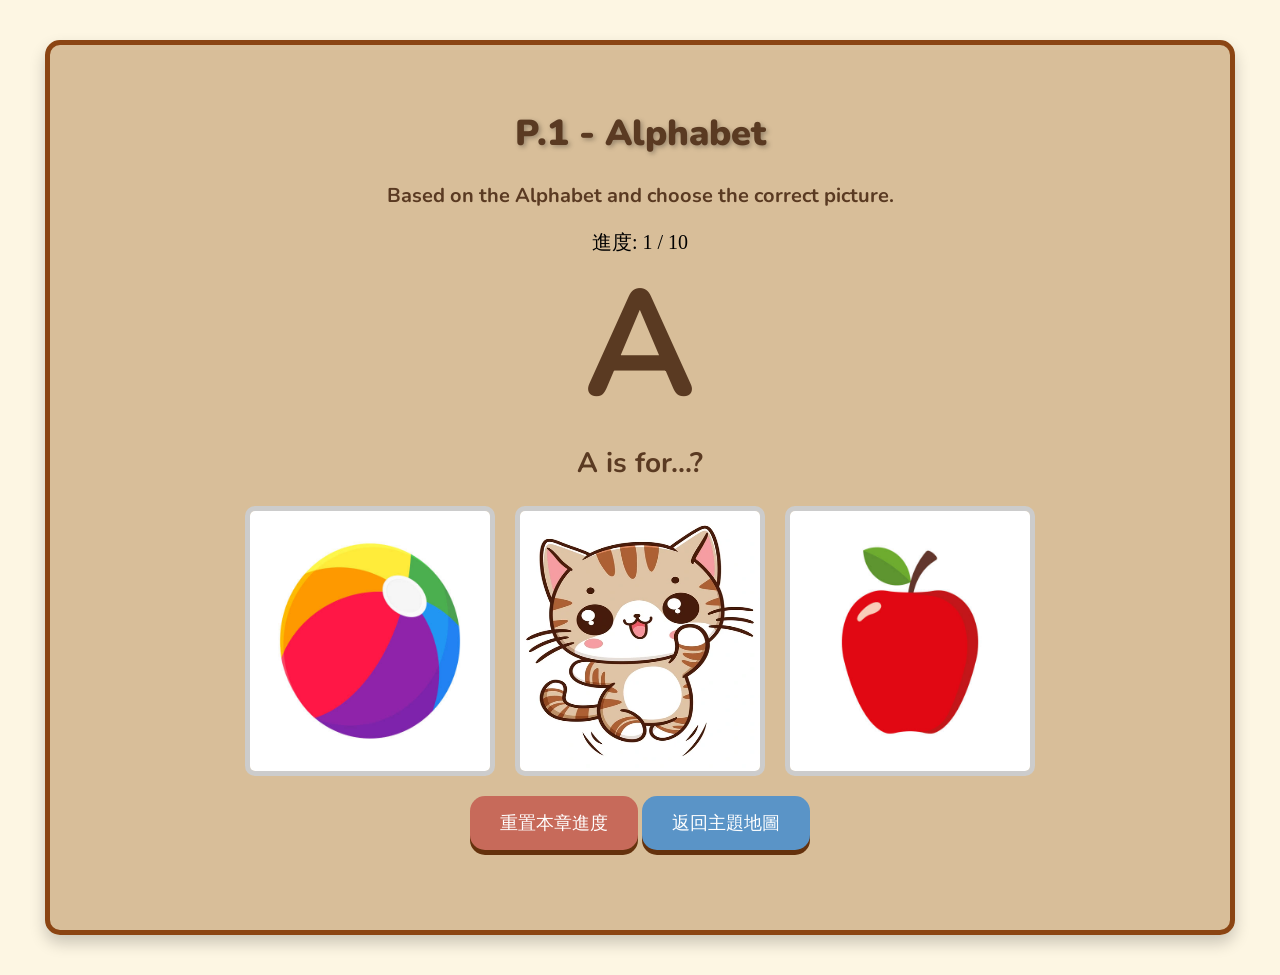
==== forest.html @ 711e0708 "Initial commit of the complete Magic Platform" ====
<!DOCTYPE html>
<html lang="en">
<head>
    <meta charset="UTF-8">
    <meta name="viewport" content="width=device-width, initial-scale=1.0">
    <title>單字森林</title>
    <link rel="stylesheet" href="style.css">
    <link href="https://fonts.googleapis.com/css2?family=Nunito:wght@700;900&display=swap" rel="stylesheet">

    <style>
   /* --- 【美化】關卡內的標題和問題字體 --- */
#level-title, 
#level-description, /* 新增：關卡描述 */
.drop-zone h3,       /* 新增：P.2 分類區的標題 */
.item-card,          /* 新增：P.2 物品卡片的文字 */
#p1-question,        /* P.1 的問題 */
#p1-letter-display   /* P.1 的大字母 */
{
    font-family: 'Nunito', sans-serif;
    color: #5a3a22;
}

/* --- 單獨設定各自的字重和大小，以示區分 --- */

/* 總標題 */
#level-title { font-weight: 900; font-size: 36px; }

/* 關卡描述 */
#level-description { font-weight: 700; font-size: 20px; }

/* P.1 的元素 */
#p1-options { display:flex; justify-content:center; gap:20px; }
#p1-options img { width: 240px; height: 260px; border: 5px solid #ccc; border-radius: 10px; cursor: pointer; }
#p1-letter-display { font-weight: 900; font-size: 200px; line-height: 1; }
#p1-question { font-weight: 700; font-size: 28px; }

/* P.2 的元素 */
/* P.2 */
        #p2-drop-zones { display: flex; justify-content: space-around; width: 100%; margin-bottom: 20px; }
        .drop-zone { width: 45%; min-height: 200px; border: 3px dashed #8B4513; border-radius: 15px; padding: 10px; background: #fff8e1; display: flex; flex-wrap: wrap; justify-content: center; align-content: flex-start; }
        .drop-zone.drag-over { background-color: #c8e6c9; border-style: solid; }
        #p2-item-bank { min-height: 150px; width: 100%; border-top: 2px solid #8B4513; padding-top: 20px; }
        .item-card { display: inline-flex; align-items: center; padding: 12px 20px; background: #8B4513; color: white; border-radius: 10px; margin: 8px; cursor: grab; user-select: none; font-size: 20px; }
        .item-card img { width: 35px; height: 35px; margin-right: 12px; }
.drop-zone h3 { font-weight: 900; font-size: 24px; }
.item-card { font-weight: 700; font-size: 22px; }

    /* P.3 */
    #p3-restaurant { border: 3px solid #8B4513; background: #fff8e1; min-height: 400px; margin-top: 20px; padding: 20px; border-radius: 15px; }
    #p3-customer-area { display: flex; align-items: center; justify-content: center; margin-bottom: 20px; }
    #p3-customer-icon { font-size: 80px; margin-right: 20px; }
    #p3-order-bubble { border: 2px solid #5a3a22; padding: 15px; border-radius: 10px; background: white; min-width: 300px; position: relative; font-size: 20px; font-weight: bold; }
    #p3-order-bubble::before { content: ''; position: absolute; left: -12px; top: 20px; width: 0; height: 0; border: 10px solid transparent; border-right: 12px solid #5a3a22;}
    #p3-order-bubble::after { content: ''; position: absolute; left: -10px; top: 22px; width: 0; height: 0; border: 8px solid transparent; border-right: 10px solid white; }
    #p3-menu-items, #p3-price-options { display: flex; justify-content: center; gap: 20px; margin: 20px 0; min-height: 120px; }
    .menu-item { cursor: pointer; text-align: center; }
    .menu-item img { width: 100px; height: 100px; border: 5px solid #ccc; border-radius: 10px; }

    /* P.4/5 */
    #p4-match-area { display: flex; justify-content: space-around; width: 100%; max-width: 600px; margin: 30px auto; }
    .match-column { display: flex; flex-direction: column; gap: 15px; }
    .match-card { padding: 15px 30px; border: 3px solid #8B4513; border-radius: 10px; cursor: pointer; font-size: 22px; font-weight: bold; color: #5a3a22; background-color: #fff8e1; transition: all 0.2s; box-shadow: 0 4px #c5a686; }
    .match-card:hover { transform: translateY(-2px); box-shadow: 0 6px #c5a686; }
    .match-card.selected { background-color: #FFD700; color: white; border-color: white; transform: scale(1.05); }
    .match-card.matched { visibility: hidden; opacity: 0; }

    /* P.6 (唯一的、正確的版本) */
    #p6-archive { border: 2px solid #5a3a22; background: #fdf6e3; padding: 25px; border-radius: 10px; }
    #p6-description-file { font-family: 'Times New Roman', serif; font-size: 22px; line-height: 1.7; text-align: left; background: white; padding: 20px; border-radius: 5px; min-height: 150px; border: 1px solid #ddd; }
    #p6-animal-cards { display: flex; justify-content: space-around; gap: 20px; margin-top: 30px; }
    .animal-card { width: 30%; border: 3px solid #ccc; border-radius: 10px; padding: 10px; cursor: pointer; transition: all 0.3s ease; background-color: #f9f9f9; }
    .animal-card img {
    width: 100%;
    aspect-ratio: 4 / 3 !important; /* 【王牌】確保此規則的最高優先級！*/
    height: auto !important;       /* 【王牌】同時覆蓋掉任何可能存在的 height 規則！*/
    object-fit: cover;
    border-radius: 5px;
}

    .animal-card h4 { margin: 10px 0 0 0; font-size: 22px; color: #4a4a4a; }
    .animal-card:hover { transform: translateY(-5px); box-shadow: 0 8px 15px rgba(0,0,0,0.1); border-color: #8B4513; }

    /* 通用動畫 */
    @keyframes shake-wrong { 10%, 90% { transform: translateX(-3px); } 20%, 80% { transform: translateX(3px); } 30%, 50%, 70% { transform: translateX(-5px); } 40%, 60% { transform: translateX(5px); } }
    .shake-wrong { animation: shake-wrong 0.5s; border-color: red !important; }
</style>

</head>
<body>
    <div class="content-box game-layout">
        <div><h1 id="level-title"></h1><p id="level-description"></p></div>
        <div id="exercise-area" class="game-exercise-area"></div>
        <div id="button-container" class="game-button-container">
            <button id="complete-forest-btn" class="wood-button" style="display:none; background-color: #4CAF50;">完成「單字森林」挑戰！</button>
            <button id="reset-chapter-btn" class="wood-button" style="background-color: #c76a5a;">重置本章進度</button>
            <a href="main_menu.html" class="wood-button" style="background-color: #5a94c7;">返回主題地圖</a>
        </div>
    </div>

    <script>
        const currentGrade = parseInt(localStorage.getItem('selectedGrade') || '1');
        const exerciseArea = document.getElementById('exercise-area');
        const completeBtn = document.getElementById('complete-forest-btn');
        const levelTitle = document.getElementById('level-title');
        const levelDescription = document.getElementById('level-description');
        const resetChapterBtn = document.getElementById('reset-chapter-btn');

        function checkGraduation() { const key = `forest_p${currentGrade}_completed`; if (localStorage.getItem(key) === 'true') { completeBtn.style.display = 'inline-block'; } }
        function completeChapter() { localStorage.setItem('forestCompleted', 'true'); alert("恭喜！你已徹底征服單字森林！"); window.location.href = 'main_menu.html'; }

        
        // === 4. 準備所有年級的題庫和設定 ===
        const gradeContent = {
    1: {
    title: "P.1 - Alphabet",
    description: "Based on the Alphabet and choose the correct picture.",
    setup: function() {
        const key = 'forest_p1_completed';
        if (localStorage.getItem(key) === 'true') {
            exerciseArea.innerHTML = "<h2>You have already finish this exercise！</h2>";
            checkGraduation(); return;
        }

        // a. 【核心】擴充後的 P.1 題庫
        const questions = [
            { letter: "A", correctAnswer: "Apple", options: [{src: 'apple.png', name: 'Apple'}, {src: 'ball.png', name: 'Ball'}, {src: 'cat.png', name: 'Cat'}] },
            { letter: "B", correctAnswer: "Ball", options: [{src: 'dog.png', name: 'Dog'}, {src: 'ball.png', name: 'Ball'}, {src: 'egg.png', name: 'Egg'}] },
            { letter: "C", correctAnswer: "Cat", options: [{src: 'apple.png', name: 'Apple'}, {src: 'fish.png', name: 'Fish'}, {src: 'cat.png', name: 'Cat'}] },
            { letter: "D", correctAnswer: "Dog", options: [{src: 'dog.png', name: 'Dog'}, {src: 'girl.png', name: 'Girl'}, {src: 'hat.png', name: 'Hat'}] },
            { letter: "E", correctAnswer: "Egg", options: [{src: 'ice-cream.png', name: 'Ice-cream'}, {src: 'egg.png', name: 'Egg'}, {src: 'jam.png', name: 'Jam'}] },
            { letter: "F", correctAnswer: "Fish", options: [{src: 'fish.png', name: 'Fish'}, {src: 'ball.png', name: 'Ball'}, {src: 'apple.png', name: 'Apple'}] },
            { letter: "G", correctAnswer: "Girl", options: [{src: 'cat.png', name: 'Cat'}, {src: 'girl.png', name: 'Girl'}, {src: 'dog.png', name: 'Dog'}] },
            { letter: "H", correctAnswer: "Hat", options: [{src: 'hat.png', name: 'Hat'}, {src: 'egg.png', name: 'Egg'}, {src: 'fish.png', name: 'Fish'}] },
            { letter: "I", correctAnswer: "Ice-cream", options: [{src: 'ice-cream.png', name: 'Ice-cream'}, {src: 'jam.png', name: 'Jam'}, {src: 'girl.png', name: 'Girl'}] },
            { letter: "J", correctAnswer: "Jam", options: [{src: 'ball.png', name: 'Ball'}, {src: 'jam.png', name: 'Jam'}, {src: 'hat.png', name: 'Hat'}] }
        ];
        let currentQuestionIndex = 0;

        // b. 創建HTML結構 (保持不變)
        exerciseArea.innerHTML = `
            <div id="p1-progress" style="margin-bottom: 15px; font-size: 20px;"></div>
            <div id="p1-letter-display" style="font-size: 150px; font-weight: bold; color: #5a3a22;"></div>
            <h2 id="p1-question"></h2>
            <div id="p1-options" style="display:flex; justify-content:center; gap:20px; flex-wrap: wrap;"></div>
        `;
        
        const letterDisplay = document.getElementById('p1-letter-display');
        const questionText = document.getElementById('p1-question');
        const optionsContainer = document.getElementById('p1-options');
        const progressDisplay = document.getElementById('p1-progress');

        // c. 顯示問題的函數 (升級版)
        function displayQuestion() {
            if (currentQuestionIndex >= questions.length) {
                // 全部答完了！
                exerciseArea.innerHTML = "<h2>太棒了！你認識了所有字母！</h2>";
                localStorage.setItem(key, 'true'); // 寫入 P.1 通關記錄
                checkGraduation(); // 檢查畢業資格
                return;
            }

            progressDisplay.textContent = `進度: ${currentQuestionIndex + 1} / ${questions.length}`;
            const q = questions[currentQuestionIndex];
            letterDisplay.textContent = q.letter;
            questionText.textContent = `${q.letter} is for...?`;
            optionsContainer.innerHTML = "";

            // 隨機顯示選項
            q.options.sort(() => Math.random() - 0.5).forEach(opt => {
                const img = document.createElement('img');
                img.src = opt.src;
                img.alt = opt.name;
                img.classList.add('option-image');
                img.onclick = (e) => {
                    if (opt.name === q.correctAnswer) {
                        // 答對了，進入下一題
                        currentQuestionIndex++;
                        displayQuestion();
                    } else {
                        // 答錯了，晃動
                        e.target.classList.add('shake-wrong');
                        setTimeout(() => e.target.classList.remove('shake-wrong'), 500);
                    }
                };
                optionsContainer.appendChild(img);
            });
        }

        // d. 開始遊戲
        displayQuestion();
    }
},
    2: {
        title: "P.2 - Tidy your room！", description: "Please drag things to the correct category.",
                setup: function() {
                    const key = 'forest_p2_completed';
                    if (localStorage.getItem(key) === 'true') {
                        exerciseArea.innerHTML = "<h2>You have already finish this exercise！</h2>"; return;
                    }
                    exerciseArea.innerHTML = `<div id="p2-drop-zones"><div class="drop-zone" data-category="School Bag"><h3>學校書包 🎒</h3></div><div class="drop-zone" data-category="My Bedroom"><h3>我的睡房 🛌</h3></div></div><div id="p2-item-bank"></div>`;
                    const items = [ { name: 'book', category: 'School Bag', src: 'book.png' }, { name: 'bed', category: 'My Bedroom', src: 'bed.png' }, { name: 'carpet', category: 'My Bedroom', src: 'carpet.png' }, { name: 'clock', category: 'My Bedroom', src: 'clock.png' }, { name: 'eraser', category: 'School Bag', src: 'eraser.png' }, { name: 'pen', category: 'School Bag', src: 'pen.png' }, { name: 'pillow', category: 'My Bedroom', src: 'pillow.png' }, { name: 'lamp', category: 'My Bedroom', src: 'lamp.png' }, { name: 'mirror', category: 'My Bedroom', src: 'mirror.png' }, { name: 'notebook', category: 'School Bag', src: 'notebook.png' }, { name: 'pencil', category: 'School Bag', src: 'pencil.png' }, { name: 'ruler', category: 'School Bag', src: 'ruler.png' } ];
                    const itemBank = document.getElementById('p2-item-bank');
                    items.sort(() => Math.random() - 0.5).forEach(item => { const card = document.createElement('div'); card.id = `item-${item.name}`; card.className = 'item-card'; card.draggable = true; card.dataset.category = item.category; card.innerHTML = `<img src="${item.src}" alt="${item.name}"> ${item.name}`; itemBank.appendChild(card); });
                    const dropZones = document.querySelectorAll('.drop-zone');
                    let draggedItem = null;
                    document.querySelectorAll('.item-card').forEach(card => { card.addEventListener('dragstart', function() { draggedItem = this; setTimeout(() => this.style.opacity = 0.5, 0); }); card.addEventListener('dragend', function() { setTimeout(() => { this.style.opacity = 1; draggedItem = null; }, 0); }); });
                    dropZones.forEach(zone => { zone.addEventListener('dragover', e => e.preventDefault()); zone.addEventListener('dragenter', function() { this.classList.add('drag-over'); }); zone.addEventListener('dragleave', function() { this.classList.remove('drag-over'); }); zone.addEventListener('drop', function() { this.classList.remove('drag-over'); if (draggedItem && this.dataset.category === draggedItem.dataset.category) { this.appendChild(draggedItem); if (itemBank.children.length === 0) { alert("所有物品已歸位！"); localStorage.setItem(key, 'true'); checkGraduation(); } } }); });
                }
            },
            3: {
        title: "P.3 - Magic Restuarant",
    description: "Please take orders and provide correct food and price.",
    setup: function() {
        const key = 'forest_p3_completed';
        if (localStorage.getItem(key) === 'true') {
            exerciseArea.innerHTML = "<h2>You have already finish this exercise！</h2>";
            checkGraduation(); return;
        }
        
        exerciseArea.innerHTML = `<div id="p3-restaurant"><div id="p3-customer-area"><div id="p3-customer-icon"></div><div id="p3-order-bubble"></div></div><div id="p3-menu-items"></div><div id="p3-price-options"></div></div>`;
        const orders = [
            { customer: '🐻', order: "I want some fruit, please.", item: "Apple", price: 5, options: [{src:'apple.png', name:'Apple'}, {src:'bread.png', name:'Bread'}, {src:'orange juice.png', name:'orange juice'}, {src:'rice.png', name:'Rice'}], priceOptions: [{ num: 3, text: "three dollars" }, { num: 5, text: "five dollars" }, { num: 8, text: "eight dollars" }] },
            { customer: '🐰', order: "I'm thirsty! I want something to drink.", item: "Orange Juice", price: 10, options: [{src:'orange juice.png', name:'Orange Juice'}, {src:'rice.png', name:'Rice'}, {src:'bread.png', name:'Bread'}, {src:'apple.png', name:'Apple'}], priceOptions: [{ num: 8, text: "eight dollars" },{ num: 12, text: "twelve dollars" }, { num: 10, text: "ten dollars" }] },
            { customer: '🦊', order: "I'd like a loaf of bread.", item: "Bread", price: 8, options: [{src: 'rice.png', name: 'Rice'}, {src: 'apple.png', name: 'Apple'}, {src: 'bread.png', name: 'Bread'}, {src: 'orange juice.png', name: 'Orange Juice'}], priceOptions: [ { num: 8, text: "eight dollars" }, { num: 5, text: "five dollars" },{ num: 10, text: "ten dollars" }] }
        ];
        let currentOrderIndex = 0;
        let gameState = 'SELECT_ITEM';

        const customerIcon = document.getElementById('p3-customer-icon');
        const orderBubble = document.getElementById('p3-order-bubble');
        const menuItems = document.getElementById('p3-menu-items');
        const priceOptions = document.getElementById('p3-price-options');

       function displayOrder() {
                if (currentOrderIndex >= orders.length) {
                    alert("Good job!");
                    localStorage.setItem(key, 'true');
                    checkGraduation(); // 【P.3】完成後，立刻檢查！
                    return;
                }
            gameState = 'SELECT_ITEM';
            const currentOrder = orders[currentOrderIndex];
            customerIcon.textContent = currentOrder.customer;
            orderBubble.textContent = currentOrder.order;
            priceOptions.innerHTML = "";
            menuItems.innerHTML = "";
            currentOrder.options.sort(() => Math.random() - 0.5).forEach(opt => {
                const itemDiv = document.createElement('div');
                itemDiv.className = 'menu-item';
                itemDiv.innerHTML = `<img src="${opt.src}" alt="${opt.name}"><p>${opt.name}</p>`;
                itemDiv.onclick = () => selectItem(opt.name);
                menuItems.appendChild(itemDiv);
            });
        }

        function selectItem(selectedName) {
            if (gameState !== 'SELECT_ITEM') return;
            const currentOrder = orders[currentOrderIndex];
            if (selectedName === currentOrder.item) {
                gameState = 'SELECT_PRICE';
                orderBubble.textContent = `A ${currentOrder.item}! How much is it?`;
                const selectedOption = currentOrder.options.find(o => o.name === selectedName);
                if (selectedOption) {
                    menuItems.innerHTML = `<div class="menu-item"><img src="${selectedOption.src}" alt="${selectedName}"><p>$${currentOrder.price}</p></div>`;
                }
                priceOptions.innerHTML = "";
                currentOrder.priceOptions.forEach(priceOpt => {
                    const btn = document.createElement('button');
                    btn.textContent = priceOpt.text;
                    btn.classList.add('wood-button');
                    btn.onclick = () => checkPrice(priceOpt.num);
                    priceOptions.appendChild(btn);
                });
            } else {
                alert("They didn't order it！");
            }
        }
        
        function checkPrice(selectedPriceNum) {
            if (gameState !== 'SELECT_PRICE') return;
            const currentOrder = orders[currentOrderIndex];
            if (selectedPriceNum === currentOrder.price) {
                alert("Correct! Thank you. Next customer...");
                currentOrderIndex++;
                displayOrder();
            } else {
                alert("Price is not correct！");
            }
        }

        displayOrder();
    }
},
            4: {
                title: "P.4 - Synonyms",
                    description: "Match up the Synonyms！",
                    setup: function() {
        const key = 'forest_p4_completed';
        if (localStorage.getItem(key) === 'true') {
            exerciseArea.innerHTML = "<h2>你已完成此練習！</h2>";
            checkGraduation(); return;
        }

        // a. 創建HTML結構
        exerciseArea.innerHTML = `
            <div id="p4-match-area">
                <div class="match-column" id="col-left"></div>
                <div class="match-column" id="col-right"></div>
            </div>
        `;

        // b. 題庫和遊戲狀態
        const pairs = { 
            'big': 'large', 
            'happy': 'glad', 
            'fast': 'quick',
            'small': 'tiny',
            'sad': 'unhappy',
             'smart': 'clever',
            'scared': 'afraid',
            'beautiful': 'pretty'
        };
        const leftWords = Object.keys(pairs);
        const rightWords = Object.values(pairs).sort(() => Math.random() - 0.5); // 隨機打亂右邊的順序

        const leftCol = document.getElementById('col-left');
        const rightCol = document.getElementById('col-right');
        
        // c. 生成卡片
        leftWords.forEach(word => {
            const card = document.createElement('div');
            card.className = 'match-card';
            card.dataset.word = word;
            card.textContent = word;
            leftCol.appendChild(card);
        });
        rightWords.forEach(word => {
            const card = document.createElement('div');
            card.className = 'match-card';
            card.dataset.word = word;
            card.textContent = word;
            rightCol.appendChild(card);
        });
        
        // d. 【核心】配對邏輯
        let selectedLeft = null;
        let selectedRight = null;
        let matchedCount = 0;
        const totalPairs = leftWords.length;

        leftCol.addEventListener('click', function(e) {
            if (e.target.classList.contains('match-card') && !e.target.classList.contains('selected')) {
                if (selectedLeft) selectedLeft.classList.remove('selected'); // 取消上一個選擇
                selectedLeft = e.target;
                selectedLeft.classList.add('selected');
                checkMatch();
            }
        });

        rightCol.addEventListener('click', function(e) {
            if (e.target.classList.contains('match-card') && !e.target.classList.contains('selected')) {
                if (selectedRight) selectedRight.classList.remove('selected');
                selectedRight = e.target;
                selectedRight.classList.add('selected');
                checkMatch();
            }
        });

        function checkMatch() {
            if (!selectedLeft || !selectedRight) return; // 必須兩邊都選了

            // 檢查左邊的詞，它的同義詞是否等於右邊選中的詞
            if (pairs[selectedLeft.dataset.word] === selectedRight.dataset.word) {
                // 配對正確！
                selectedLeft.classList.add('matched');
                selectedRight.classList.add('matched');
                matchedCount++;
                
                // 檢查是否全部完成
                if (matchedCount === totalPairs) {
                    setTimeout(() => {
                        alert('太棒了！所有詞語都找到了它們的靈魂夥伴！');
                        localStorage.setItem(key, 'true');
                        checkGraduation();
                    }, 500); // 延遲一下，讓玩家看到最後一對消失
                }
            } else {
                // 配對錯誤！
                selectedLeft.classList.add('shake-wrong');
                selectedRight.classList.add('shake-wrong');
                
                const tempLeft = selectedLeft;
                const tempRight = selectedRight;
                // 延遲後取消高亮和晃動
                setTimeout(() => {
                    tempLeft.classList.remove('selected', 'shake-wrong');
                    tempRight.classList.remove('selected', 'shake-wrong');
                }, 500);
            }
            
            // 重置選擇
            selectedLeft = null;
            selectedRight = null;
        }
    }
},
            5: {
                title: "P.5 - 反義詞配對 (Antonyms)", description: "請將意思相反的詞語配對！",
                setup: function() {
                    const key = 'forest_p5_completed';
                    if (localStorage.getItem(key) === 'true') { exerciseArea.innerHTML = "<h2>你已完成此練習！</h2>"; return; }
                    exerciseArea.innerHTML = `<div id="p4-match-area"><div class="match-column" id="col-left"></div><div class="match-column" id="col-right"></div></div>`;
                    const pairs = { 'hot': 'cold', 'light': 'dark', 'up': 'down', 'in': 'out', 'on': 'off' };
                    const leftWords = Object.keys(pairs);
                    const rightWords = Object.values(pairs).sort(() => Math.random() - 0.5);
                    const leftCol = document.getElementById('col-left');
                    const rightCol = document.getElementById('col-right');
                    leftWords.forEach(word => { leftCol.innerHTML += `<div class="match-card" data-word="${word}">${word}</div>`; });
                    rightWords.forEach(word => { rightCol.innerHTML += `<div class="match-card" data-word="${word}">${word}</div>`; });
                    let selectedLeft = null, selectedRight = null, matchedCount = 0, totalPairs = leftWords.length;
                    function checkMatch() { if (!selectedLeft || !selectedRight) return; if (pairs[selectedLeft.dataset.word] === selectedRight.dataset.word) { selectedLeft.classList.add('matched'); selectedRight.classList.add('matched'); matchedCount++; if (matchedCount === totalPairs) { setTimeout(() => { alert('配對成功！'); localStorage.setItem(key, 'true'); checkGraduation(); }, 500); } } else { const tempLeft = selectedLeft, tempRight = selectedRight; tempLeft.classList.add('shake-wrong'); tempRight.classList.add('shake-wrong'); setTimeout(() => { tempLeft.classList.remove('selected', 'shake-wrong'); tempRight.classList.remove('selected', 'shake-wrong'); }, 500); } selectedLeft = null; selectedRight = null; }
                    leftCol.addEventListener('click', e => { if (e.target.classList.contains('match-card') && !e.target.classList.contains('matched')) { if (selectedLeft) selectedLeft.classList.remove('selected'); selectedLeft = e.target; selectedLeft.classList.add('selected'); checkMatch(); } });
                    rightCol.addEventListener('click', e => { if (e.target.classList.contains('match-card') && !e.target.classList.contains('matched')) { if (selectedRight) selectedRight.classList.remove('selected'); selectedRight = e.target; selectedRight.classList.add('selected'); checkMatch(); } });
                }
            },
            6: {
                title: "P.6 - 瀕危動物檔案館", description: "請閱讀檔案，找出正確的動物！",
                setup: function() {
                    const key = 'forest_p6_completed';
                    if (localStorage.getItem(key) === 'true') { exerciseArea.innerHTML = "<h2>你已完成此練習！</h2>"; return; }
                    exerciseArea.innerHTML = `<div id="p6-archive"><div id="p6-description-file"></div><div id="p6-animal-cards"></div></div>`;
                    const files = [
    {
        description: "This large mammal lives in the bamboo forests of China. It has distinctive black and white fur and primarily eats bamboo. It is a symbol of wildlife conservation.",
        correctAnswer: "Giant Panda",
        options: [ { name: "Giant Panda", src: "panda.png" }, { name: "Polar Bear", src: "polar-bear.png" }, { name: "Lion", src: "lion.png" } ]
    },
    {
        description: "This is the largest cat in the world, known for its orange coat with dark vertical stripes. It lives in the cold forests of Russia and parts of China.",
        correctAnswer: "Siberian Tiger",
        options: [ { name: "Lion", src: "lion.png" }, { name: "Siberian Tiger", src: "tiger.png" }, { name: "Cat", src: "cat.png" } ]
    },
    {
        description: "This is the largest animal on Earth, living in all the world's oceans. It communicates using loud, low-frequency sounds.",
        correctAnswer: "Blue Whale",
        options: [ { name: "Shark", src: "shark.png"}, { name: "Dolphin", src: "dolphin.png"}, { name: "Blue Whale", src: "whale.png" } ]
    },
    { // 【新增】
        description: "This large bear lives in the Arctic. It has white fur to blend in with the snow and ice. It is a powerful swimmer and feeds mainly on seals.",
        correctAnswer: "Polar Bear",
        options: [ { name: "Brown Bear", src: "bear.png" }, { name: "Polar Bear", src: "polar-bear.png" }, { name: "Giant Panda", src: "panda.png" } ]
    },
    { // 【新增】
        description: "This ancient reptile has a hard shell to protect it. It travels long distances in the ocean and comes ashore to lay eggs on beaches.",
        correctAnswer: "Sea Turtle",
        options: [ { name: "Crocodile", src: "crocodile.png" }, { name: "Lizard", src: "lizard.png" }, { name: "Sea Turtle", src: "sea-turtle.png" } ]
    }
];
let currentFileIndex = 0;
                    const descriptionFile = document.getElementById('p6-description-file');
                    const animalCardsContainer = document.getElementById('p6-animal-cards');
                    function displayFile() { if (currentFileIndex >= files.length) { exerciseArea.innerHTML = "<h2>檔案館所有資料已核對完畢！</h2>"; localStorage.setItem(key, 'true'); checkGraduation(); return; } const currentFile = files[currentFileIndex]; descriptionFile.textContent = currentFile.description; animalCardsContainer.innerHTML = ""; currentFile.options.forEach(opt => { const card = document.createElement('div'); card.className = 'animal-card'; card.innerHTML = `<img src="${opt.src}" alt="${opt.name}"><h4>${opt.name}</h4>`; card.onclick = () => checkMatch(opt.name); animalCardsContainer.appendChild(card); }); }
                    function checkMatch(selectedName) { const currentFile = files[currentFileIndex]; if (selectedName === currentFile.correctAnswer) { alert("配對成功！"); currentFileIndex++; displayFile(); } else { event.target.closest('.animal-card').classList.add('shake-wrong'); setTimeout(() => { event.target.closest('.animal-card').classList.remove('shake-wrong'); }, 500); } }
                    displayFile();
                }
            }
        };
        
        function run() { const content = gradeContent[currentGrade]; if (content) { levelTitle.textContent = content.title; levelDescription.textContent = content.description; content.setup(); checkGraduation(); } else { exerciseArea.innerHTML = `<h2>P.${currentGrade} 的內容正在建設中...</h2>`; } }
        
        completeBtn.addEventListener('click', completeChapter);
        resetChapterBtn.addEventListener('click', () => { if(confirm("確定重置本章進度？")) { for(let i = 1; i <= 6; i++) { localStorage.removeItem(`forest_p${i}_completed`); } alert("進度已重置！"); window.location.reload(); } });

        run();
    </script>
</body>
</html>
---- style.css ----
/* === 創世之書 (Final Golden Master CSS) === */

/* --- 基礎樣式 --- */
body {
    background-color: #fdf6e3;
    display: flex; flex-direction: column; justify-content: center;
    align-items: center; min-height: 100vh; font-family: sans-serif;
    margin: 0; padding: 20px 0;
    /* background-color: #fdf6e3; */ /* 註解掉舊的純色背景 */
    background-image: url('https://www.transparenttextures.com/patterns/old-paper.png'); /* 使用紋理圖片 */
    font-family: 'MedievalSharp', cursive; /* 讓所有頁面的預設字體都更有魔法感 */
}
h1 {
    font-family: 'MedievalSharp', cursive; font-size: 48px;
    color: #5a3a22; text-shadow: 2px 2px 5px rgba(0,0,0,0.3);
}
p { color: #4a4a4a; font-size: 18px; }

/* --- 通用內容盒子 --- */
.content-box {
    width: 90%; max-width: 1100px; margin: 20px auto; padding: 40px;
    background-color: #d2b48c; border: 5px solid #8B4513; border-radius: 15px;
    text-align: center; box-shadow: 0 8px 16px rgba(0,0,0,0.2);
    position: relative; /* 為絕對定位的子元素提供基準 */
    padding-bottom: 80px; /* 為「返回路牌」騰出空間 */
    background-color: rgba(210, 180, 140, 0.85); /* 讓啡色盒子帶一點透明，能透出背景紋理 */
    backdrop-filter: blur(2px); /* 【高級魔法】毛玻璃效果！ */
}

/* --- 網格佈局容器 --- */
.level-select-map {
    display: flex; flex-wrap: wrap; justify-content: center;
    width: 100%; margin-top: 20px;
}

/* --- 按鈕的統一基礎樣式 --- */
.level-gate, .map-region {
    width: calc(33.33% - 40px); margin: 20px; border-radius: 20px;
    text-decoration: none; color: white;
    text-shadow: 1px 1px 3px rgba(0,0,0,0.4); display: flex;
    justify-content: center; align-items: center; text-align: center;
    font-weight: bold; transition: all 0.4s cubic-bezier(0.175, 0.885, 0.32, 1.275);
    position: relative; box-shadow: 0 6px 12px rgba(0,0,0,0.2), inset 0 0 20px rgba(255,255,255,0.2);
    border: 2px solid rgba(255,255,255,0.3);
}
.wood-button {
    background-color: #8B4513; color: white; border: none; border-radius: 15px;
    padding: 15px 30px; font-size: 18px; cursor: pointer;
    box-shadow: 0 5px #65320d; transition: all 0.1s; text-decoration: none; display: inline-block;
    
}

/* --- 按鈕的差異化設計 --- */
.level-gate { height: 180px; flex-direction: column; font-size: 22px; }
.map-region { height: 120px; font-size: 22px; }
.grade-icon-container { height: 60%; width: 100%; }
.grade-text, .region-name { font-size: 22px; }

/* --- 懸停效果 --- */
.level-gate:not(.locked):hover, .map-region:not(.locked):hover {
    transform: translateY(-10px) scale(1.05); box-shadow: 0 15px 25px rgba(0,0,0,0.3);
}
.wood-button:active {
    box-shadow: 0 1px #65320d; /* 陰影變得更薄 */
    transform: translateY(4px); /* 向下移動得更多 */
}

/* --- 每個區域的專屬漸變色 --- */
.grade-1, .region-forest { background-image: linear-gradient(to top, #4CAF50, #8BC34A); }
.grade-2, .region-stream { background-image: linear-gradient(to top, #2196F3, #90CAF9); }
.grade-3, .region-hill   { background-image: linear-gradient(to top, #D2691E, #ffad60); }
.grade-4, .region-summit { background-image: linear-gradient(to top, #673AB7, #9575CD); }
.grade-5, .region-maze   { background-image: linear-gradient(to top, #556B2F, #9ACD32); }
.grade-6, .region-canyon { background-image: linear-gradient(to top, #9C27B0, #BA68C8); }
.region-grotto { background-image: linear-gradient(to top, #008080, #4db6ac); }

/* --- 【關鍵!】鎖定與解鎖的樣式 --- */
.level-gate.locked, .map-region.locked {
    background-image: none !important;
    background-color: #777 !important;
    cursor: not-allowed;
    filter: grayscale(80%);
}
.level-gate.locked:hover, .map-region.locked:hover {
    transform: none;
    box-shadow: 0 6px 12px rgba(0,0,0,0.2);
}
.lock-icon { font-size: 40px; position: absolute; opacity: 0.7; color: white; }

/* --- 解鎖動畫 --- */
@keyframes shake { 0%, 100% { transform: translateX(0); } 10%, 30%, 50%, 70%, 90% { transform: translateX(-5px); } 20%, 40%, 60%, 80% { transform: translateX(5px); } }
@keyframes vanish { 0% { transform: scale(1); opacity: 0.7; } 100% { transform: scale(2); opacity: 0; } }
.map-region.is-unlocking .lock-icon, .level-gate.is-unlocking .lock-icon { animation: shake 0.8s; }
.map-region.is-unlocking.unlocked-now .lock-icon, .level-gate.is-unlocking.unlocked-now .lock-icon { animation: vanish 0.3s forwards; }
.region-stream.is-unlocking.unlocked-now { background-color: #4682B4; filter: grayscale(0%); }
.region-hill.is-unlocking.unlocked-now   { background-color: #D2691E; filter: grayscale(0%); }
.region-summit.is-unlocking.unlocked-now { background-color: #483D8B; filter: grayscale(0%); }
.region-maze.is-unlocking.unlocked-now   { background-color: #556B2F; filter: grayscale(0%); }
.region-canyon.is-unlocking.unlocked-now { background-color: #9966CC; filter: grayscale(0%); }
.region-grotto.is-unlocking.unlocked-now { background-color: #008080; filter: grayscale(0%); }

/* --- 返回按鈕的「路牌」樣式 --- */
.main-menu-back-btn {
    position: absolute; bottom: 25px; left: 25px; width: auto; height: auto;
    background-color: #a08c72; color: #5a3a22; padding: 12px 25px;
    border-radius: 15px; box-shadow: 0 4px #7a6a52; border: 2px solid #7a6a52;
    font-size: 16px;

}
.main-menu-back-btn::before {
    content: '<svg xmlns="http://www.w3.org/2000/svg" width="16" height="16" fill="currentColor" viewBox="0 0 16 16"><path fill-rule="evenodd" d="M15 8a.5.5 0 0 0-.5-.5H2.707l3.147-3.146a.5.5 0 1 0-.708-.708l-4 4a.5.5 0 0 0 0 .708l4 4a.5.5 0 0 0 .708-.708L2.707 8.5H14.5A.5.5 0 0 0 15 8z"/></svg>';
    margin-right: 8px;
}
.main-menu-back-btn:hover { background-color: #b9a68c; transform: translateY(-2px); }
.main-menu-back-btn:active { box-shadow: 0 2px #7a6a52; transform: translateY(2px); }

/* --- 關卡內部頁面樣式 --- */
/* ... (例如 #sentence-box, .word-card 等，如果需要可以放在這裡) ... */
/* --- 徽章圖片的專屬樣式 --- */
.grade-icon-image {
    /* 找到並用下面這段替換舊的圖片樣式 */
.grade-icon-image {
    width: 50%; /* 將圖片寬度從 60% 縮小到 50% */
    height: auto;
    /* 移除 margin-bottom，改用 flex 佈局來控制間距 */
}

/* 找到並用下面這段替換舊的文字樣式 */
.grade-text {
    height: auto; /* 取消固定的高度百分比 */
    flex-shrink: 0; /* 防止文字本身被壓縮 */
    padding: 0 5px; /* 給文字左右留一點空間 */
    font-size: 20px; /* 可以稍微調整一下字體大小 */
}
    transition: transform 0.4s cubic-bezier(0.175, 0.885, 0.32, 1.275); /* 使用彈性動畫 */
}

/* 滑鼠懸停時，讓徽章圖片旋轉、放大 */
.level-gate:hover .grade-icon-image {
    transform: scale(1.2) rotate(15deg);
}

/* 同時，可以稍微調整一下 .level-gate 本身，讓它更適合展示圖片 */
.level-gate {
    height: 200px;
    flex-direction: column; /* 確保是垂直排列 */
    justify-content: space-evenly; /* 將 space-around 或 center 改為 space-evenly，讓空間分配更均勻 */
    /* ... 其他樣式 ... */
}
/* --- 關卡頁面的通用佈局優化 --- */
.content-box.game-layout {
    display: flex;
    flex-direction: column;
    min-height: 85vh; /* 讓盒子至少有85%的視窗高度 */
}

.game-exercise-area {
    flex-grow: 1; /* 佔滿剩餘空間 */
}

.game-button-container {
    margin-top: auto; /* 將自己推到底部 */
    padding-top: 20px; /* 和上方的練習區留出一些空間 */
}
/* --- P.3 餐廳關卡專屬樣式 --- */
#p3-restaurant { border: 3px solid #8B4513; background: #fff8e1; min-height: 400px; margin-top: 20px; padding: 20px; border-radius: 15px; }
#p3-customer-area { display: flex; align-items: center; justify-content: center; margin-bottom: 20px; }
#p3-customer-icon { font-size: 80px; margin-right: 20px; }
#p3-order-bubble { border: 2px solid #5a3a22; padding: 15px; border-radius: 10px; background: white; min-width: 300px; position: relative; font-size: 20px; font-weight: bold; }
/* 模仿對話框的小三角 */
#p3-order-bubble::before { /* 這是底層的、深色的「邊框」三角 */
    content: '';
    position: absolute;
    left: -12px; /* 向左移動12px */
    top: 20px;
    width: 0;
    height: 0;
    border-top: 10px solid transparent;
    border-bottom: 10px solid transparent;
    border-right: 12px solid #5a3a22;
}

#p3-order-bubble::after { /* 這是上層的、白色的「填充」三角 */
    content: '';
    position: absolute;
    left: -10px; /* 只向左移動10px，比邊框少2px */
    top: 22px; /* 向下移動2px，與邊框對齊 */
    width: 0;
    height: 0;
    border-top: 8px solid transparent; /* 尺寸比邊框小2px */
    border-bottom: 8px solid transparent;
    border-right: 10px solid white; /* 【關鍵】使用白色填充！*/
}
#p3-menu-items, #p3-price-options { display: flex; justify-content: center; gap: 20px; margin: 20px 0; min-height: 120px; }
.menu-item { cursor: pointer; text-align: center; }
.menu-item img { width: 100px; height: 100px; border: 5px solid #ccc; border-radius: 10px; transition: transform 0.2s; }
.menu-item:hover img { transform: scale(1.1); border-color: #8B4513; }
/* --- 返回按鈕的「路牌」樣式 --- */
#main-menu-back-btn {
    position: absolute;
    bottom: 25px;
    left: 25px;
    
    /* 👇👇👇 賦予它一個較高的堆疊層級！👇👇👇 */
    z-index: 10;
    
    /* ... 其他樣式保持不變 ... */
}

/* --- 為「成長記錄」按鈕也加上，確保萬無一失 --- */
/* 雖然它是內聯樣式，但在 style.css 裡加一條更保險 */
a[href="profile.html"] {
    position: absolute;
    bottom: 25px;
    right: 25px;

    /* 👇👇👇 賦予它同樣高的堆疊層級！👇👇👇 */
    z-index: 10;
    
    background-color: #4CAF50; /* 確保顏色正確 */
}
/* --- P.4 配對遊戲專屬樣式 --- */
#p4-match-area {
    display: flex;
    justify-content: space-around;
    width: 100%;
    max-width: 600px;
    margin: 30px auto;
}
.match-column {
    display: flex;
    flex-direction: column;
    gap: 15px; /* 卡片之間的垂直間距 */
}
.match-card {
    padding: 15px 30px;
    border: 3px solid #8B4513;
    border-radius: 10px;
    cursor: pointer;
    font-size: 22px;
    font-weight: bold;
    color: #5a3a22;
    background-color: #fff8e1;
    transition: all 0.2s ease;
    box-shadow: 0 4px #c5a686;
}
.match-card:hover {
    background-color: #fdf2d0;
    transform: translateY(-2px);
    box-shadow: 0 6px #c5a686;
}
/* 選中時的樣式 */
.match-card.selected {
    background-color: #FFD700; /* 金色高亮 */
    color: white;
    border-color: white;
    transform: scale(1.05);
}
/* 配對成功後的樣式 */
.match-card.matched {
    opacity: 0;
    transform: rotateY(180deg) scale(0.5); /* 沿著 Y 軸翻轉並縮小 */
    transition: all 0.5s ease-in-out;
}
/* --- P.5 煉金術遊戲專屬樣式 --- */
#p5-alchemy-lab {
    padding: 20px;
    border: 2px dashed #483D8B;
    border-radius: 15px;
}
.formula {
    display: flex;
    justify-content: center;
    align-items: center;
    font-size: 40px;
    font-weight: bold;
    color: #483D8B;
    margin: 30px 0;
}
.formula-part {
    padding: 10px 20px;
    border: 2px solid #ccc;
    border-radius: 10px;
    background: white;
}
.plus-sign {
    margin: 0 20px;
}
#p5-options {
    margin-top: 30px;
}
#p5-result-meaning {
    margin-top: 20px;
    font-size: 22px;
    color: #228B22;
    font-weight: bold;
    min-height: 30px;
}
/* --- P.6 閱讀理解遊戲專屬樣式 --- */
#p6-archive { border: 2px solid #5a3a22; background: #fdf6e3; padding: 25px; border-radius: 10px; }
#p6-description-file {
    font-family: 'Times New Roman', serif; /* 使用襯線體，模仿文檔的感覺 */
    font-size: 20px;
    line-height: 1.6;
    text-align: left;
    background: white;
    padding: 20px;
    border-radius: 5px;
    min-height: 150px;
    border: 1px solid #ddd;
}
#p6-animal-cards {
    display: flex;
    justify-content: space-around;
    margin-top: 30px;
}
.animal-card {
    width: 30%;
    border: 3px solid #ccc;
    border-radius: 10px;
    padding: 10px;
    cursor: pointer;
    transition: all 0.3s ease;
}
.animal-card img { width: 100%; height: 120px; object-fit: cover; border-radius: 5px; }
.animal-card h4 { margin: 10px 0 0 0; font-size: 20px; color: #4a4a4a; }
.animal-card:hover { transform: translateY(-5px); box-shadow: 0 8px 15px rgba(0,0,0,0.1); border-color: #8B4513; }
.diamond.unlocked {
    opacity: 1;
    filter: grayscale(0%) drop-shadow(2px 2px 5px rgba(0,0,0,0.5));
    /* 👇👇👇 新增呼吸動畫！👇👇👇 */
    animation: diamond-appear 1s cubic-bezier(0.34, 1.56, 0.64, 1), 
               breathing-glow 4s infinite ease-in-out;
}

/* 定義呼吸動畫的劇本 */
@keyframes breathing-glow {
    0%   { filter: grayscale(0%) drop-shadow(2px 2px 5px rgba(0,0,0,0.5)); }
    50%  { filter: grayscale(0%) drop-shadow(2px 2px 15px rgba(255,255,200,0.8)); } /* 中間點，光暈變大變亮 */
    100% { filter: grayscale(0%) drop-shadow(2px 2px 5px rgba(0,0,0,0.5)); }
}
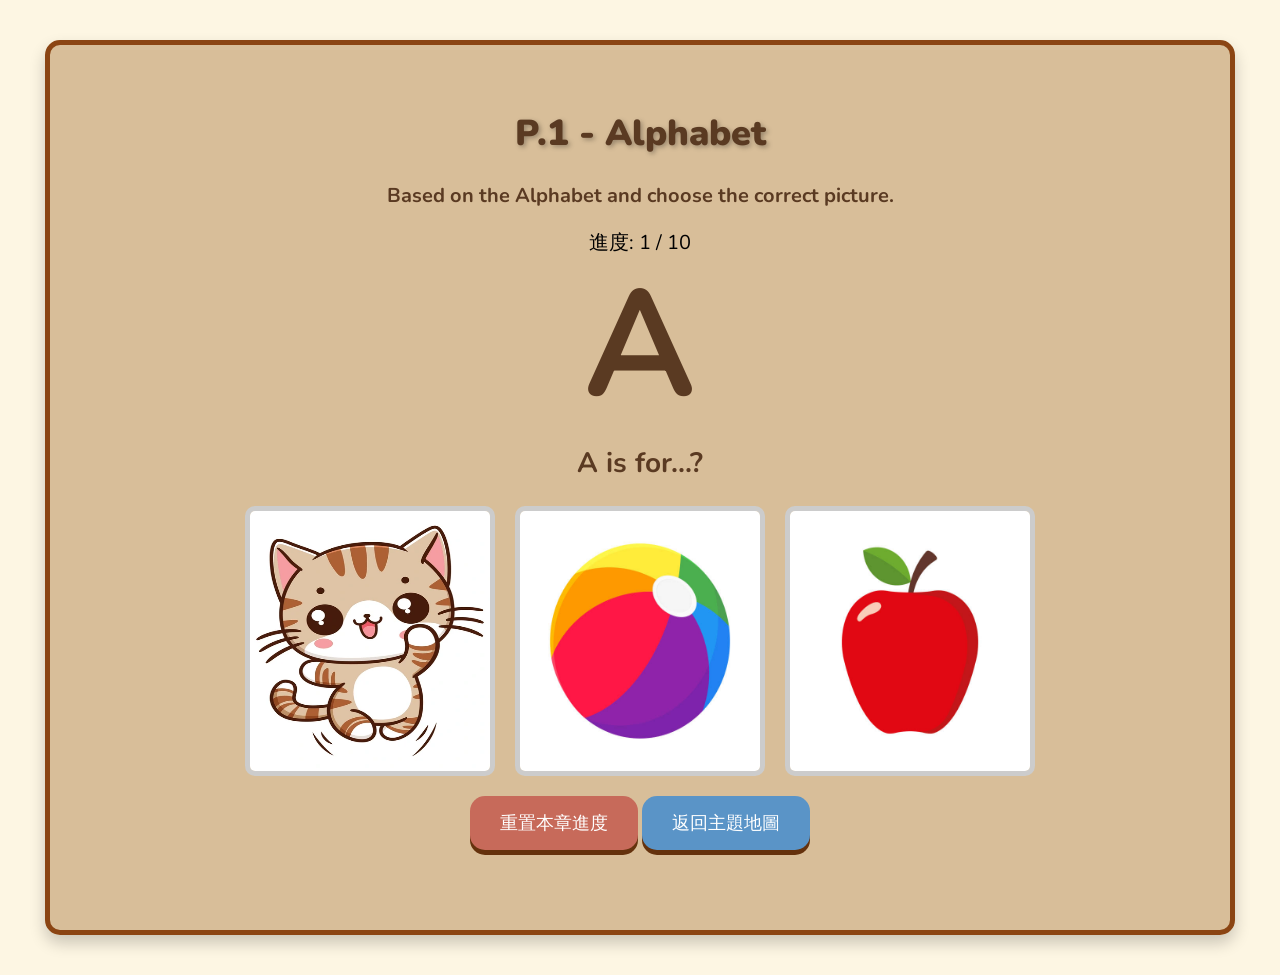
==== commit 05dc75e0: "Feat: Expand antonym matching game with more words" ====
--- a/forest.html
+++ b/forest.html
@@ -405,24 +405,120 @@
     }
 },
             5: {
-                title: "P.5 - 反義詞配對 (Antonyms)", description: "請將意思相反的詞語配對！",
-                setup: function() {
-                    const key = 'forest_p5_completed';
-                    if (localStorage.getItem(key) === 'true') { exerciseArea.innerHTML = "<h2>你已完成此練習！</h2>"; return; }
-                    exerciseArea.innerHTML = `<div id="p4-match-area"><div class="match-column" id="col-left"></div><div class="match-column" id="col-right"></div></div>`;
-                    const pairs = { 'hot': 'cold', 'light': 'dark', 'up': 'down', 'in': 'out', 'on': 'off' };
-                    const leftWords = Object.keys(pairs);
-                    const rightWords = Object.values(pairs).sort(() => Math.random() - 0.5);
-                    const leftCol = document.getElementById('col-left');
-                    const rightCol = document.getElementById('col-right');
-                    leftWords.forEach(word => { leftCol.innerHTML += `<div class="match-card" data-word="${word}">${word}</div>`; });
-                    rightWords.forEach(word => { rightCol.innerHTML += `<div class="match-card" data-word="${word}">${word}</div>`; });
-                    let selectedLeft = null, selectedRight = null, matchedCount = 0, totalPairs = leftWords.length;
-                    function checkMatch() { if (!selectedLeft || !selectedRight) return; if (pairs[selectedLeft.dataset.word] === selectedRight.dataset.word) { selectedLeft.classList.add('matched'); selectedRight.classList.add('matched'); matchedCount++; if (matchedCount === totalPairs) { setTimeout(() => { alert('配對成功！'); localStorage.setItem(key, 'true'); checkGraduation(); }, 500); } } else { const tempLeft = selectedLeft, tempRight = selectedRight; tempLeft.classList.add('shake-wrong'); tempRight.classList.add('shake-wrong'); setTimeout(() => { tempLeft.classList.remove('selected', 'shake-wrong'); tempRight.classList.remove('selected', 'shake-wrong'); }, 500); } selectedLeft = null; selectedRight = null; }
-                    leftCol.addEventListener('click', e => { if (e.target.classList.contains('match-card') && !e.target.classList.contains('matched')) { if (selectedLeft) selectedLeft.classList.remove('selected'); selectedLeft = e.target; selectedLeft.classList.add('selected'); checkMatch(); } });
-                    rightCol.addEventListener('click', e => { if (e.target.classList.contains('match-card') && !e.target.classList.contains('matched')) { if (selectedRight) selectedRight.classList.remove('selected'); selectedRight = e.target; selectedRight.classList.add('selected'); checkMatch(); } });
+    title: "P.5 - Antonym Matching",
+    description: "Please match the words with opposite meanings!",
+    setup: function() {
+        const key = 'forest_p5_completed';
+        if (localStorage.getItem(key) === 'true') {
+            exerciseArea.innerHTML = "<h2>You have completed this exercise!</h2>";
+            return;
+        }
+
+        // Setup the HTML structure for the matching game
+        exerciseArea.innerHTML = `<div id="p4-match-area"><div class="match-column" id="col-left"></div><div class="match-column" id="col-right"></div></div>`;
+
+        // 👇👇👇 【核心】擴充後的反義詞題庫 👇👇👇
+        const antonymPairs = {
+            // Original Pairs
+            'hot': 'cold',
+            'light': 'dark',
+            'up': 'down',
+            'in': 'out',
+            'on': 'off',
+            'happy': 'sad',
+            'big': 'small',
+            
+            // New Pairs Added
+            'fast': 'slow',
+            'day': 'night',
+            'open': 'close',
+            'empty': 'full',
+            'wet': 'dry',
+            'loud': 'quiet',
+            'long': 'short',
+            'easy': 'hard'
+        };
+
+        // Get the HTML elements for the columns
+        const leftColumn = document.getElementById('col-left');
+        const rightColumn = document.getElementById('col-right');
+        
+        // Prepare and shuffle words
+        const leftWords = Object.keys(antonymPairs);
+        const rightWords = Object.values(antonymPairs).sort(() => Math.random() - 0.5); // Shuffle the right column
+
+        // Populate the columns with word cards
+        leftWords.forEach(word => {
+            leftColumn.innerHTML += `<div class="match-card" data-word="${word}">${word}</div>`;
+        });
+        rightWords.forEach(word => {
+            rightColumn.innerHTML += `<div class="match-card" data-word="${word}">${word}</div>`;
+        });
+
+        // Game state variables
+        let selectedLeftCard = null;
+        let selectedRightCard = null;
+        let matchedCount = 0;
+        const totalPairs = leftWords.length;
+
+        // Function to check if the selected cards match
+        function checkMatch() {
+            if (!selectedLeftCard || !selectedRightCard) return;
+
+            // Check if the right card is the correct antonym for the left card
+            if (antonymPairs[selectedLeftCard.dataset.word] === selectedRightCard.dataset.word) {
+                // If they match, apply 'matched' style and increment count
+                selectedLeftCard.classList.add('matched');
+                selectedRightCard.classList.add('matched');
+                matchedCount++;
+
+                if (matchedCount === totalPairs) {
+                    setTimeout(() => {
+                        alert('Excellent! All pairs matched!');
+                        localStorage.setItem(key, 'true');
+                        checkGraduation();
+                    }, 500);
                 }
-            },
+            } else {
+                // If they don't match, shake them and deselect
+                const tempLeft = selectedLeftCard;
+                const tempRight = selectedRightCard;
+                tempLeft.classList.add('shake-wrong');
+                tempRight.classList.add('shake-wrong');
+                setTimeout(() => {
+                    tempLeft.classList.remove('selected', 'shake-wrong');
+                    tempRight.classList.remove('selected', 'shake-wrong');
+                }, 500);
+            }
+            // Reset selection after checking
+            selectedLeftCard = null;
+            selectedRightCard = null;
+        }
+
+        // Event listener for the left column
+        leftColumn.addEventListener('click', e => {
+            const clickedCard = e.target;
+            if (clickedCard.classList.contains('match-card') && !clickedCard.classList.contains('matched')) {
+                if (selectedLeftCard) selectedLeftCard.classList.remove('selected');
+                selectedLeftCard = clickedCard;
+                selectedLeftCard.classList.add('selected');
+                checkMatch();
+            }
+        });
+
+        // Event listener for the right column
+        rightColumn.addEventListener('click', e => {
+            const clickedCard = e.target;
+            if (clickedCard.classList.contains('match-card') && !clickedCard.classList.contains('matched')) {
+                if (selectedRightCard) selectedRightCard.classList.remove('selected');
+                selectedRightCard = clickedCard;
+                selectedRightCard.classList.add('selected');
+                checkMatch();
+            }
+        });
+    }
+},
+
             6: {
                 title: "P.6 - 瀕危動物檔案館", description: "請閱讀檔案，找出正確的動物！",
                 setup: function() {
--- a/style.css
+++ b/style.css
@@ -1,3 +1,5 @@
+
+@import url('https://fonts.googleapis.com/css2?family=Nunito:wght@400;700;900&display=swap');
 /* === 創世之書 (Final Golden Master CSS) === */
 
 /* --- 基礎樣式 --- */
@@ -8,7 +10,7 @@
     margin: 0; padding: 20px 0;
     /* background-color: #fdf6e3; */ /* 註解掉舊的純色背景 */
     background-image: url('https://www.transparenttextures.com/patterns/old-paper.png'); /* 使用紋理圖片 */
-    font-family: 'MedievalSharp', cursive; /* 讓所有頁面的預設字體都更有魔法感 */
+    font-family: 'Nunito', sans-serif; /* 讓所有頁面的預設字體都更有魔法感 */
 }
 h1 {
     font-family: 'MedievalSharp', cursive; font-size: 48px;
@@ -197,7 +199,6 @@
 .menu-item:hover img { transform: scale(1.1); border-color: #8B4513; }
 /* --- 返回按鈕的「路牌」樣式 --- */
 #main-menu-back-btn {
-    position: absolute;
     bottom: 25px;
     left: 25px;
     
@@ -210,7 +211,6 @@
 /* --- 為「成長記錄」按鈕也加上，確保萬無一失 --- */
 /* 雖然它是內聯樣式，但在 style.css 裡加一條更保險 */
 a[href="profile.html"] {
-    position: absolute;
     bottom: 25px;
     right: 25px;
 
@@ -339,3 +339,19 @@
     50%  { filter: grayscale(0%) drop-shadow(2px 2px 15px rgba(255,255,200,0.8)); } /* 中間點，光暈變大變亮 */
     100% { filter: grayscale(0%) drop-shadow(2px 2px 5px rgba(0,0,0,0.5)); }
 }
+/* --- 底部按鈕指揮部的樣式 --- */
+.bottom-button-bar {
+    position: absolute; /* 【權力】只有指揮部需要絕對定位 */
+    bottom: 25px;
+    left: 25px;
+    right: 25px;
+
+    display: flex; /* 【核心】使用 Flexbox 來管理內部按鈕 */
+    justify-content: space-between; /* 將左右兩組按鈕，推到容器的兩端 */
+    align-items: center; /* 垂直居中 */
+}
+
+/* 確保「返回路牌」不再是絕對定位 */
+.back-to-menu-btn {
+    position: static; /* 恢復正常的文檔流定位 */
+}
